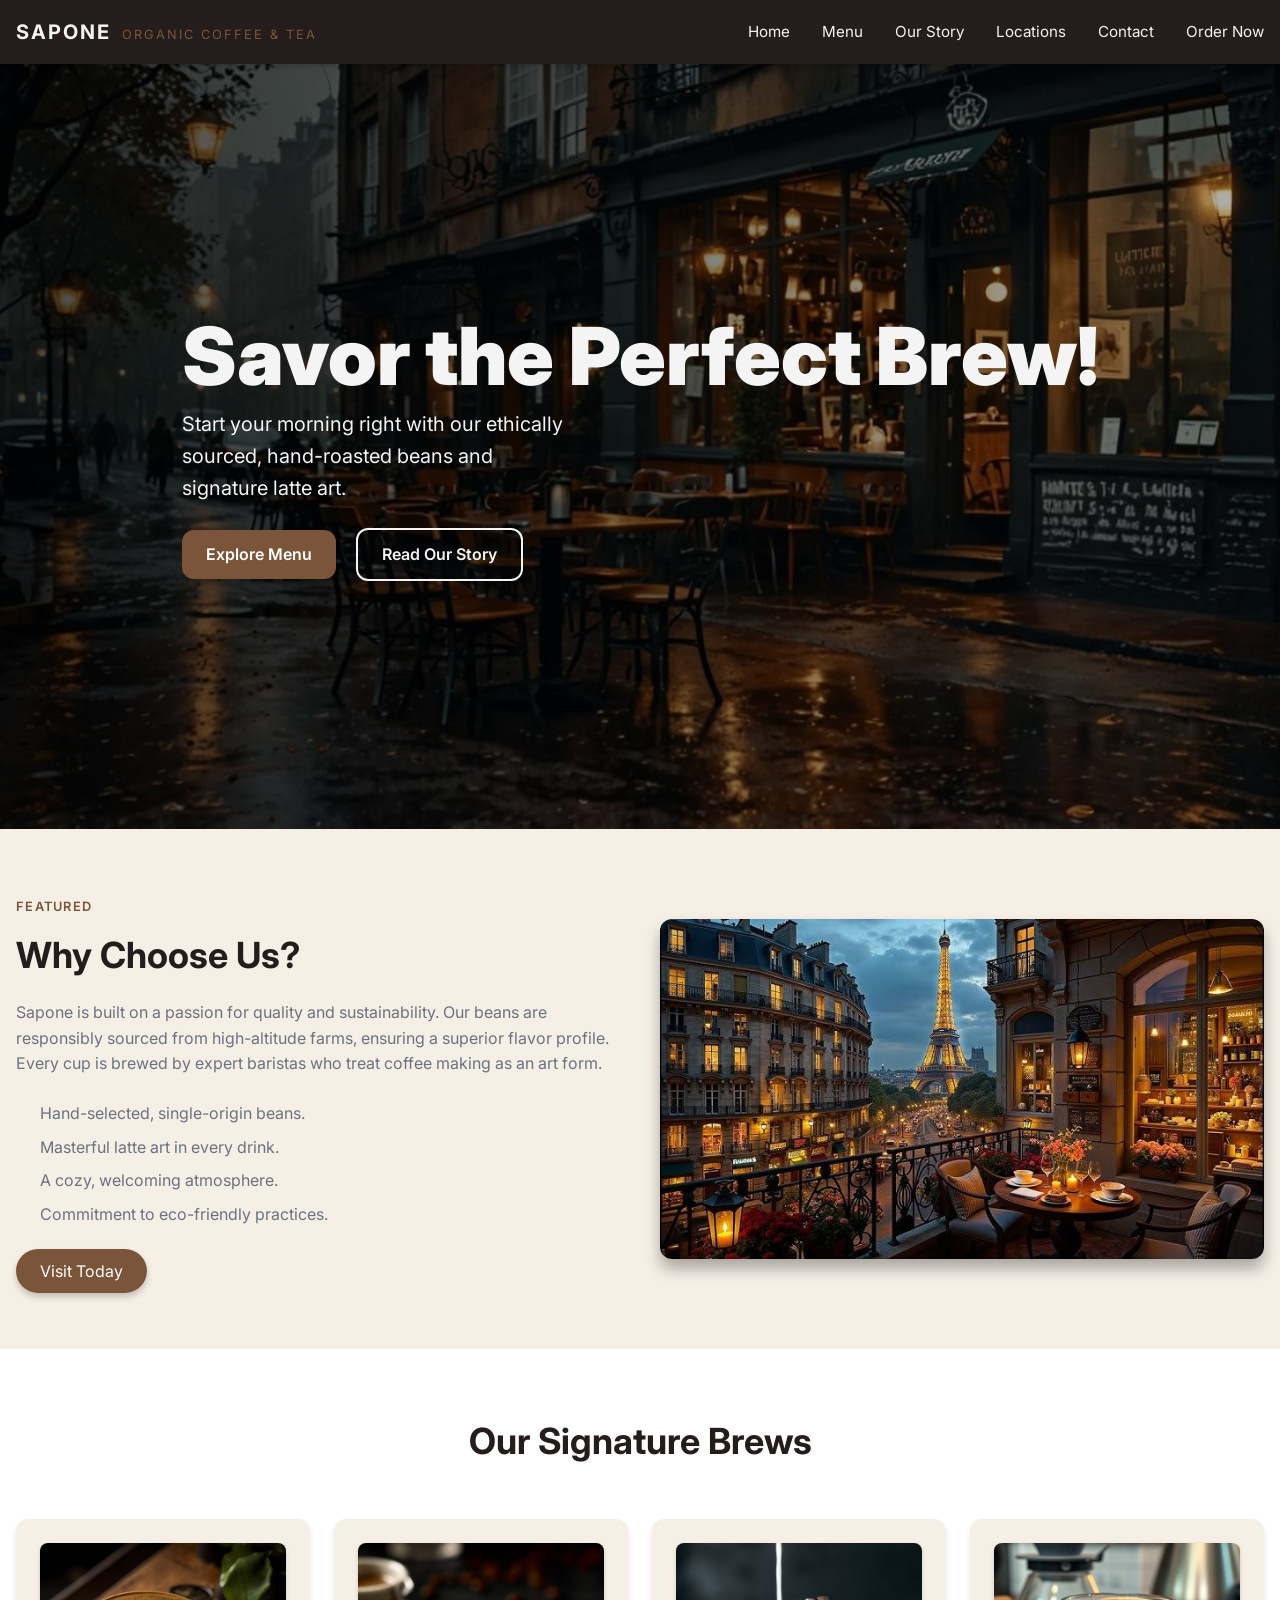
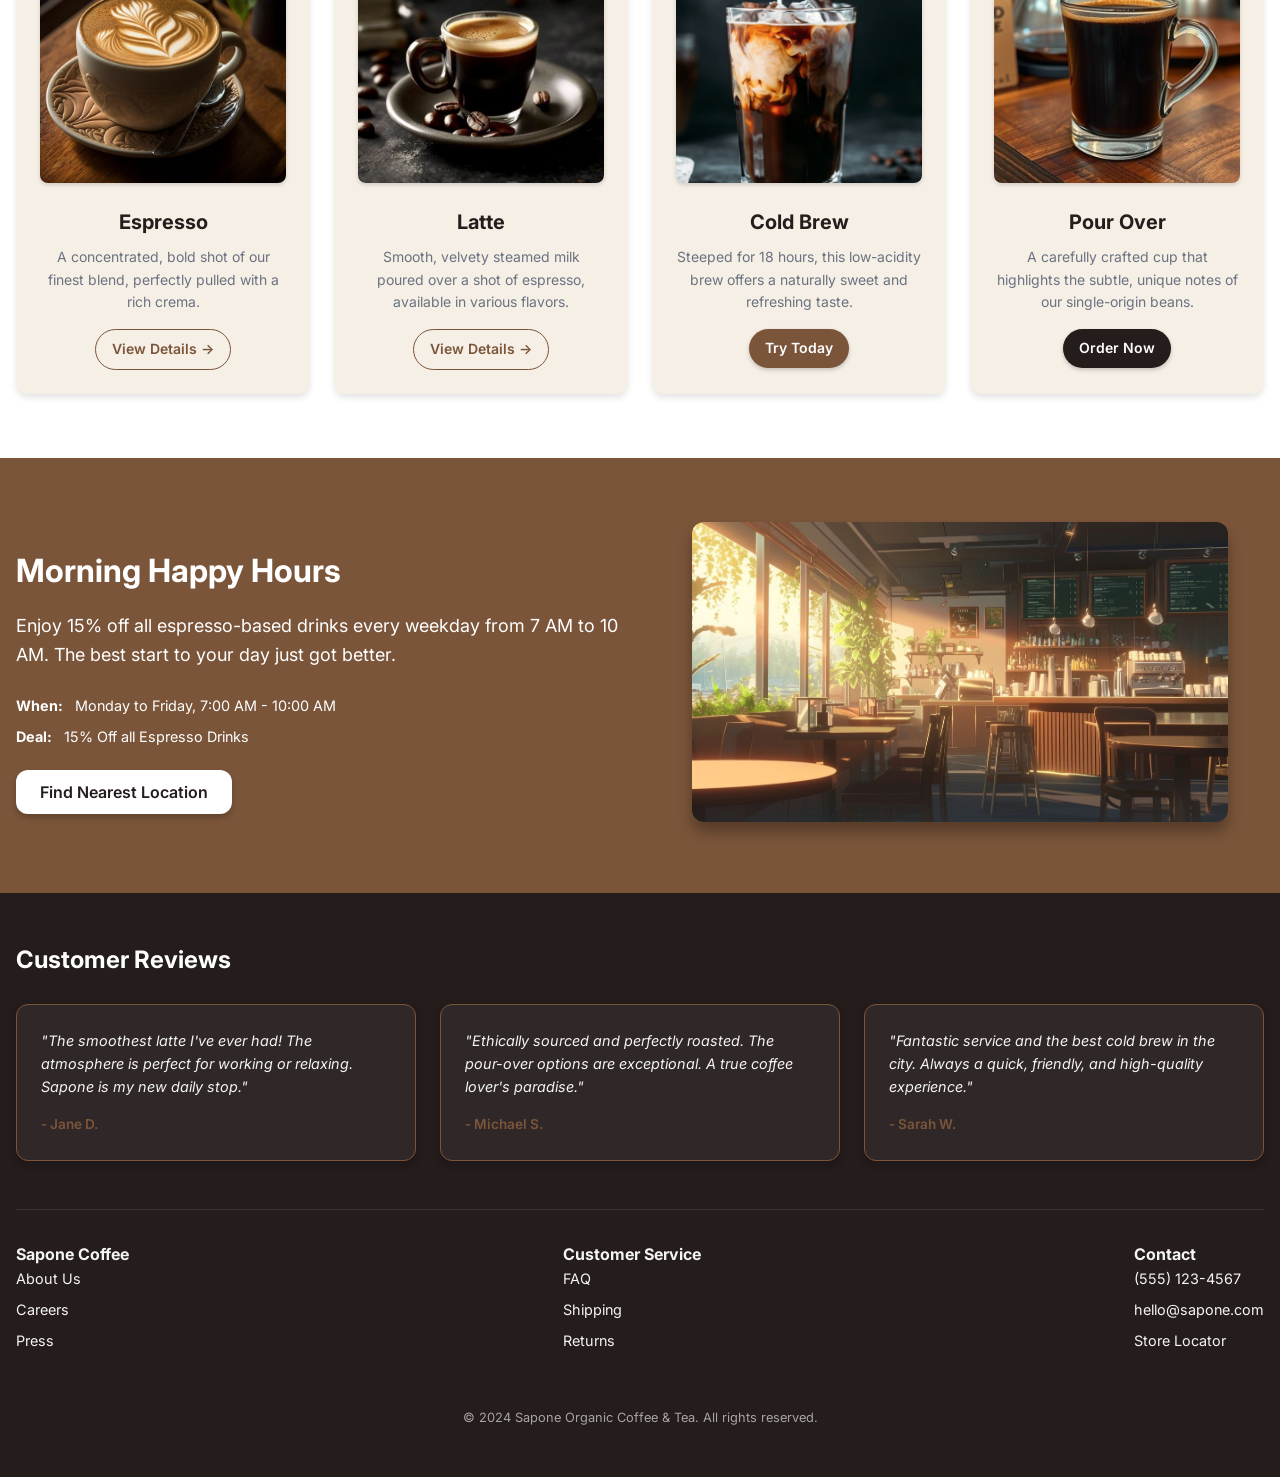
==== index.html @ ab99a42e "Update and rename Coffeeshop .html to index.html" ====
<!DOCTYPE html>
<html lang="en">
<head>
    <meta charset="UTF-8">
    <meta name="viewport" content="width=device-width, initial-scale=1.0">
    <title>SAPONE - Savor the Perfect Brew!</title>
    <link rel="stylesheet" href="Coffeeshop .css">
</head>

<body>
    <!-- Main Container -->
    <div class="main-wrapper">

        <!-- 1. Header/Navigation -->
        <header class="header">
        <div class="container navbar">
        <!-- Logo --><div class="logo">SAPONE <span>ORGANIC COFFEE & TEA</span></div>
        <!-- Desktop Nav Links --><nav class="nav-links"><a href="#home">Home</a><a href="#menu">Menu</a><a href="#story">Our Story</a>
                                                         <a href="#locations">Locations</a><a href="#contact">Contact</a><a href="#order">Order Now</a></nav>
        </div>
        </header>

        <!-- 2. Hero Section -->
        <section id="home" class="hero">
            <div class="hero-overlay"></div>
            <div class="container hero-content">
                <h1 class="hero-title">Savor the Perfect Brew!</h1>
                <p>Start your morning right with our ethically sourced, hand-roasted beans and signature latte art.</p>
                <div class="hero-buttons"><a href="#menu" class="btn-primary">     Explore Menu   </a>
                                          <a href="#story" class="btn-secondary">  Read Our Story </a> </div>
            </div>
        </section>

        <!-- 3. Featured / Why Choose Us Section -->
        <section id="story" class="featured-section">
            <div class="container featured-grid">
                <!-- Left Content -->
                <div class="featured-content">
                    <span class="tag">FEATURED</span>
                    <h2>Why Choose Us?</h2>
                    <p>Sapone is built on a passion for quality and sustainability. Our beans are responsibly sourced from high-altitude farms, ensuring a superior flavor profile. Every cup is brewed by expert baristas who treat coffee making as an art form.</p>
                    <ul><li>Hand-selected, single-origin beans.   </li>
                        <li>Masterful latte art in every drink.   </li>
                        <li>A cozy, welcoming atmosphere.         </li>
                        <li>Commitment to eco-friendly practices. </li>  
                    </ul>
                    <a href="#visit" class="featured-button">Visit Today</a> 
                </div>
                <!-- Right Image -->
                <div class="featured-image"><img src="france coffeeshop.jpg" alt="Close up of a coffee cup with latte art on wooden table"></div>
            </div>
        </section>
    </div>
    <!-- 4. Menu/Product Grid -->
        <section id="menu" class="menu-section">
            <div class="container">
                <h2>Our Signature Brews</h2>
                <div class="menu-grid">

                    <!-- Menu Item 1: Espresso -->
                    <div class="menu-item">
                        <!-- Using Picsum for a random, realistic image -->
                        <img src="espresso.jpg" alt="A shot of rich Espresso in a small glass">
                        <h3>Espresso</h3>
                        <p>A concentrated, bold shot of our finest blend, perfectly pulled with a rich crema.</p>
                        <a href="#" class="cta cta-link">View Details &rarr;</a>
                    </div>

                    <!-- Menu Item 2: Latte -->
                    <div class="menu-item">
                        <img src="lattee.jpg" alt="A cup of creamy Latte with beautiful foam art">
                        <h3>Latte</h3>
                        <p>Smooth, velvety steamed milk poured over a shot of espresso, available in various flavors.</p>
                        <a href="#" class="cta cta-link">View Details &rarr;</a>
                    </div>

                    <!-- Menu Item 3: Cold Brew -->
                    <div class="menu-item">
                        <img src="cold brew.jpg" alt="Cold Brew poured over ice in a tall glass">
                        <h3>Cold Brew</h3>
                        <p>Steeped for 18 hours, this low-acidity brew offers a naturally sweet and refreshing taste.</p>
                        <a href="#" class="cta cta-accent">Try Today</a>
                    </div>

                    <!-- Menu Item 4: Pour Over Coffee -->
                    <div class="menu-item">
                        <img src="pour over.jpg" alt="Pour Over coffee being brewed with a ceramic dripper">
                        <h3>Pour Over</h3>
                        <p>A carefully crafted cup that highlights the subtle, unique notes of our single-origin beans.</p>
                        <a href="#" class="cta cta-dark">Order Now</a>
                    </div>

                </div>
            </div>
        </section>

        <!-- 5. Happy Hours/CTA Banner -->
        <section class="cta-banner">
            <div class="container cta-grid">
                <!-- Content -->
                <div class="cta-content">
                    <h2>Morning Happy Hours</h2>
                    <p>
                        Enjoy 15% off all espresso-based drinks every weekday from 7 AM to 10 AM. The best start to your day just got better.
                    </p>
                    <ul>
                        <li><strong>When:</strong> Monday to Friday, 7:00 AM - 10:00 AM</li>
                        <li><strong>Deal:</strong> 15% Off all Espresso Drinks</li>
                    </ul>
                    <a href="#locations" class="btn-cta-light">
                        Find Nearest Location
                    </a>
                </div>
                <!-- Image -->
                <div class="cta-image">
                    <img src="morning happy hours.jpg" alt="Two coffee drinks on a counter next to a brewing machine">
                </div>
            </div>
        </section>

        <!-- 6. Footer & Simplified Testimonials -->
        <footer id="contact" class="footer">
            <div class="container">
                <!-- Testimonial Grid (Simplified) -->
                <h3>Customer Reviews</h3>
                <div class="reviews-grid">
                    <!-- Review 1 -->
                    <div class="review-card">
                        <p>"The smoothest latte I've ever had! The atmosphere is perfect for working or relaxing. Sapone is my new daily stop."</p>
                        <div class="author">- Jane D.</div>
                    </div>
                    <!-- Review 2 -->
                    <div class="review-card">
                        <p>"Ethically sourced and perfectly roasted. The pour-over options are exceptional. A true coffee lover's paradise."</p>
                        <div class="author">- Michael S.</div>
                    </div>
                    <!-- Review 3 -->
                    <div class="review-card">
                        <p>"Fantastic service and the best cold brew in the city. Always a quick, friendly, and high-quality experience."</p>
                        <div class="author">- Sarah W.</div>
                    </div>
                </div>

                <!-- Footer Links -->
                <div class="footer-links">
                    <div>
                        <strong>Sapone Coffee</strong>
                        <a href="#">About Us</a>
                        <a href="#">Careers</a>
                        <a href="#">Press</a>
                    </div>
                    <div>
                        <strong>Customer Service</strong>
                        <a href="#">FAQ</a>
                        <a href="#">Shipping</a>
                        <a href="#">Returns</a>
                    </div>
                    <div>
                        <strong>Contact</strong>
                        <a href="#">(555) 123-4567</a>
                        <a href="#">hello@sapone.com</a>
                        <a href="#locations">Store Locator</a>
                    </div>
                </div>

                <p class="copyright">
                    &copy; 2024 Sapone Organic Coffee & Tea. All rights reserved.
                </p>
            </div>
        </footer>

    </div>
</body>
</html>
</body>
</html>
---- Coffeeshop .css ----
@import url('https://fonts.googleapis.com/css2?family=Inter:wght@400;600;700;900&display=swap');

:root {
    --color-dark:                #251c1c;      /* Espresso Dark */
    --color-less-dark:                #3c2e2e;
    --color-light:               #F5EFE6;      /* Latte Cream Background */
    --color-accent:              #7b553a;      /* Medium Brown Accent */
    --color-text-light:          #f4f4f4;      /* Off-White for Hero */
    --color-gray:                #6b7280;      /* Standard Gray Text */
    --max-width:                 1280px;}








/* 1.      General Things */
* {          box-sizing:         border-box;
             margin:             0;
             padding:            0; }

body {       font-family:       'Inter', sans-serif;
             line-height:        1.6;
             background-color:   var(--color-light);      
             color:              var(--color-dark); }

.container { max-width:          var(--max-width);
             margin:             0 auto;
             padding:            0 1rem; }










/* --- 2. Header & Navigation --- */
.header {      background-color:    var(--color-dark);
               color:               var(--color-text-light);
               position:            sticky; top: 0;z-index: 100;         
               box-shadow:          0 2px 5px rgba(0, 0, 0, 0.2); }

.navbar {      display:             flex;
               justify-content:     space-between;
               align-items:         center;
               height:              4rem;}

.logo {        font-size:           1.25rem;
               font-weight:         bold;
               letter-spacing:      0.1em;}

.logo span {   color:               var(--color-accent);
               font-size:           0.8rem;
               margin-left:         0.25rem; 
               font-weight:         normal;}

.nav-links {   display:             none;
               gap:                 2rem;}

.nav-links a { color:               var(--color-text-light);
               text-decoration:     none;
               transition:          color 0.3s ease;
               padding:             0.5rem 0;
               font-size:           0.95rem;}

.nav-button {  background-color:    var(--color-accent);
               color:               black;
               padding:             0.35rem 1rem;
               border-radius:       9999px;
               text-decoration:     none;
               box-shadow:          0 2px 4px rgba(0, 0, 0, 0.3);
               transition:          opacity 0.3s ease, background-color 0.3s ease; }

.nav-links a:hover { color:        var(--color-accent);}

@media (min-width: 768px) {        .nav-links{ display: flex; }}















/* --- 3. Hero Section --- */
.hero {             position:            relative;
                    height:              70vh; /* Responsive height */
                    display:             flex;
                    align-items:         center;
                    background-image:    url("Coffeshop\ hero\ .jpg");
                    background-size:     cover;
                    background-position: center; }

.hero-overlay {     position:            absolute;
                    top:                 0;
                    left:                0;
                    right:               0;
                    bottom:              0;
                    background:          linear-gradient(90deg, rgba(0, 0, 0, 0.708) 0%, rgba(0, 0, 0, 0.297));
                    z-index: 1;}

.hero-content {     position:            relative;
                    z-index:             2;
                    color:               var(--color-text-light);
                    padding-left:        1rem;}

.hero-content h1 {  font-size:           3rem;
                    font-weight:         900;
                    margin-bottom:       0.5rem;
                    line-height:         1.1;}

.hero-content p {   font-size:           1.25rem;
                    max-width:           25rem;
                    margin-bottom:       1.5rem;
                    font-weight:         400;}

.hero-buttons a {   display:            inline-block;
                    text-decoration:     none;
                    padding:             0.75rem 1.5rem;
                    border-radius:       0.75rem;
                    font-weight:         600;
                    margin-right:        1rem;
                    transition:          all 0.5s ease;}

.btn-primary {      background-color:    var(--color-accent);
                    color:               white;
                    padding:             0.75rem 1.5rem;
                    border-radius:       2rem;
                    text-decoration:     none;
                    box-shadow:          0 4px 6px rgba(0, 0, 0, 0.2);
                    transition:          all 0.5s ease;}

.btn-secondary {    background-color:    transparent;
                    color:               var(--color-text-light);
                    border:              2px solid var(--color-text-light);}

.btn-primary:hover { background-color: #ffffff;color: var(--color-dark);}
.btn-secondary:hover { background-color: white; color: var(--color-dark);}

@media (min-width: 1024px) {.hero {height: 85vh;} .hero-content h1 { font-size: 5rem;}}

















 /* --- 4. Featured Section (Why Choose Us) --- */
.featured-section {
    padding: 4rem 0;}

.featured-grid {
    display: grid;
    grid-template-columns: 1fr;
    gap: 2.5rem;
    align-items: center;}

@media (min-width: 768px) {
    .featured-grid {grid-template-columns: 1fr 1fr;}}

.featured-content .tag {
    font-size: 0.8rem;
    font-weight: 600;
    color: var(--color-accent);
    text-transform: uppercase;
    letter-spacing: 0.1em;}

.featured-content h2 {
    font-size: 2.25rem;
    font-weight: bold;
    margin: 0.5rem 0 1rem 0;
    color: var(--color-dark);}

.featured-content p {
     color: var(--color-gray);
    margin-bottom: 1.5rem;}

.featured-content ul {
    list-style: none;
    margin-bottom: 2rem;
    padding-left: 0;}

.featured-content li {
    margin-bottom: 0.5rem;
    color: var(--color-gray);
    position: relative;
    padding-left: 1.5rem;}

.featured-button {  background-color:    var(--color-accent);
                    color:               white;
                    padding:             0.75rem 1.5rem;
                    border-radius:       2rem;
                    text-decoration:     none;
                    box-shadow:          0 4px 6px rgba(0, 0, 0, 0.2);
                    transition:          all 0.5s ease;}

.featured-button:hover { background-color: var(--color-dark);}

.featured-image {position: relative;}

.featured-image img {
    width: 100%;
    height: auto;
    border-radius: 0.75rem;
    box-shadow: 0 10px 15px rgba(0, 0, 0, 0.3);
    transition: transform 0.5s ease;
    display: block;
    object-fit: cover;}

/* Hover effect on image */
.featured-image:hover img {transform: scale(1.02);}

 



















/* --- 5. Menu Grid --- */
.menu-section { padding: 4rem 0;
                background-color: white;
}

.menu-section h2 {
    font-size: 2.25rem;
    font-weight: bold;
    text-align: center;
    margin-bottom: 3rem;
    color: var(--color-dark);
}

.menu-grid {
    display: grid;
    grid-template-columns: repeat(auto-fit, minmax(200px, 1fr));
    gap: 1.5rem;
}

.menu-item {
    background-color: var(--color-light);
    padding: 1.5rem;
    border-radius: 0.75rem;
    box-shadow: 0 4px 6px rgba(0, 0, 0, 0.1);
    text-align: center;
    transition: transform 0.3s ease, box-shadow 0.3s ease;
}

.menu-item:hover {
    transform: translateY(-5px);
    box-shadow: 0 8px 12px rgba(0, 0, 0, 0.2);
}

.menu-item img {
    width: 100%;
    height: 15rem;
    object-fit: cover;
    border-radius: 0.5rem;
    margin-bottom: 1rem;
    box-shadow: 0 2px 4px rgba(0, 0, 0, 0.15);
}

.menu-item h3 {
    font-size: 1.25rem;
    font-weight: bold;
    margin-bottom: 0.5rem;
}

.menu-item p {
    color: var(--color-gray);
    font-size: 0.875rem;
    margin-bottom: 1rem;
    min-height: 2.5rem; /* Ensure consistent height */
}

.menu-item .cta {
    display: inline-block;
    font-size: 0.875rem;
    font-weight: 600;
    text-decoration: none;
    padding: 0.5rem 1rem;
    border-radius: 9999px;
    transition: background-color 0.3s ease, color 0.3s ease;
}





/* Special CTA button styling */
.menu-item .cta-accent {
    background-color: var(--color-accent);
    color: white;
    box-shadow: 0 2px 4px rgba(0, 0, 0, 0.2);
}

.menu-item .cta-accent:hover {
    background-color: #5d422a;
}

.menu-item .cta-dark {
    background-color: var(--color-dark);
    color: white;
    box-shadow: 0 2px 4px rgba(0, 0, 0, 0.2);
}

.menu-item .cta-dark:hover {
    background-color: #2e2424;
}

.menu-item .cta-link {
    background-color: transparent;
    color: var(--color-accent);
    border: 1px solid var(--color-accent);
}

.menu-item .cta-link:hover {
    background-color: var(--color-accent);
    color: white;
}




















/* --- 6. CTA Banner (Happy Hours) --- */
.cta-banner {
    background-color: var(--color-accent);
    padding: 4rem 0;
    color: white;
}

.cta-grid {
    display: grid;
    grid-template-columns: 1fr;
    gap: 2rem;
    align-items: center;
}

@media (min-width: 768px) {
    .cta-grid {
        grid-template-columns: 1fr 1fr;
    }
}

.cta-content h2 {
    font-size: 2rem;
    font-weight: bold;
    margin-bottom: 1rem;
}

.cta-content p {
    font-size: 1.125rem;
    margin-bottom: 1.5rem;
}

.cta-content ul {
    list-style: none;
    padding: 0;
    margin-bottom: 2rem;
}

.cta-content li {
    margin-bottom: 0.5rem;
    font-size: 0.9rem;
}

.cta-content li strong {
    font-weight: 700;
    margin-right: 0.5rem;
}

.cta-image {
    text-align: center;
}

.cta-image img {
    max-width: 100%;
    height: auto;
    max-height: 300px;
    border-radius: 0.75rem;
    box-shadow: 0 10px 15px rgba(0, 0, 0, 0.3);
    object-fit: cover;
}

.btn-cta-light {
    background-color: white;
    color: var(--color-dark);
    padding: 0.75rem 1.5rem;
    border-radius: 0.75rem;
    font-weight: 600;
    text-decoration: none;
    box-shadow: 0 4px 6px rgba(0, 0, 0, 0.2);
    transition: all 0.5s ease;
}

.btn-cta-light:hover {
    background-color: var(--color-less-dark);
    color: var(--color-light);
}
























/* --- 7. Footer --- */
.footer {
    background-color: var(--color-dark);
    color: var(--color-text-light);
    padding: 3rem 0;
}

.footer h3 {
    font-size: 1.5rem;
    font-weight: bold;
    margin-bottom: 1.5rem;
    color: white;
}

.reviews-grid {
    display: grid;
    grid-template-columns: 1fr;
    gap: 1.5rem;
    margin-bottom: 3rem;
}

@media (min-width: 768px) {
    .reviews-grid {
        grid-template-columns: repeat(3, 1fr);
    }
}

.review-card {
    background-color: rgba(255, 255, 255, 0.05); /* Very slight background */
    padding: 1.5rem;
    border-radius: 0.75rem;
    box-shadow: 0 4px 8px rgba(0, 0, 0, 0.2);
    border: 1px solid var(--color-accent);
    transition: all 0.5s ease;
}

.review-card:hover{
    border: 1px solid var(--color-light);

}


.review-card p {
    font-style: italic;
    font-size: 0.9rem;
    margin-bottom: 1rem;
}

.review-card .author {
    font-weight: 600;
    font-size: 0.85rem;
    color: var(--color-accent);
}

.footer-links {
    display: flex;
    justify-content: space-between;
    flex-wrap: wrap;
    padding-top: 2rem;
    border-top: 1px solid rgba(255, 255, 255, 0.1);
}

.footer-links div {
    flex-basis: 100%;
    margin-bottom: 1rem;
}

@media (min-width: 640px) {
    .footer-links div {
        flex-basis: auto;
    }
}

.footer-links a {
    color: var(--color-text-light);
    text-decoration: none;
    display: block;
    margin-bottom: 0.5rem;
    font-size: 0.9rem;
}

.footer-links a:hover {
    color: var(--color-accent);
}

.copyright {
    text-align: center;
    margin-top: 2rem;
    font-size: 0.8rem;
    color: rgba(255, 255, 255, 0.6);
}
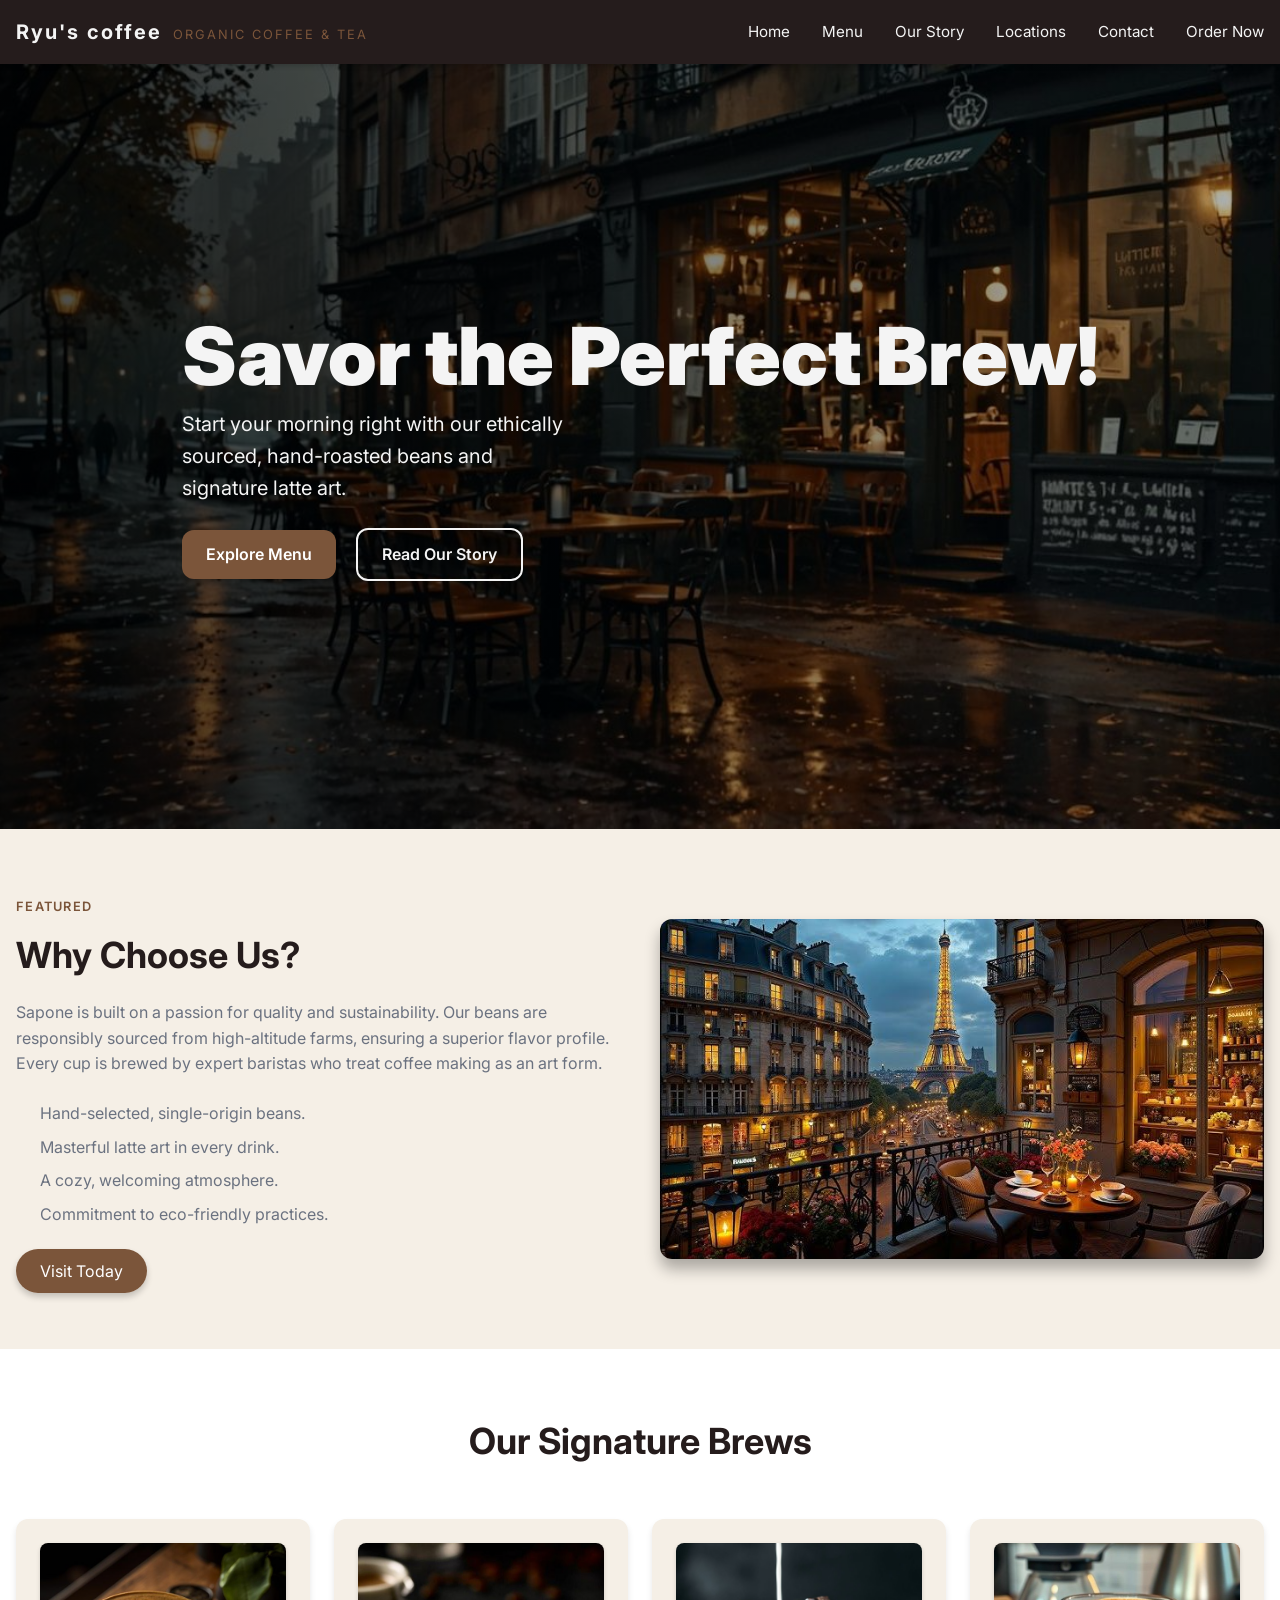
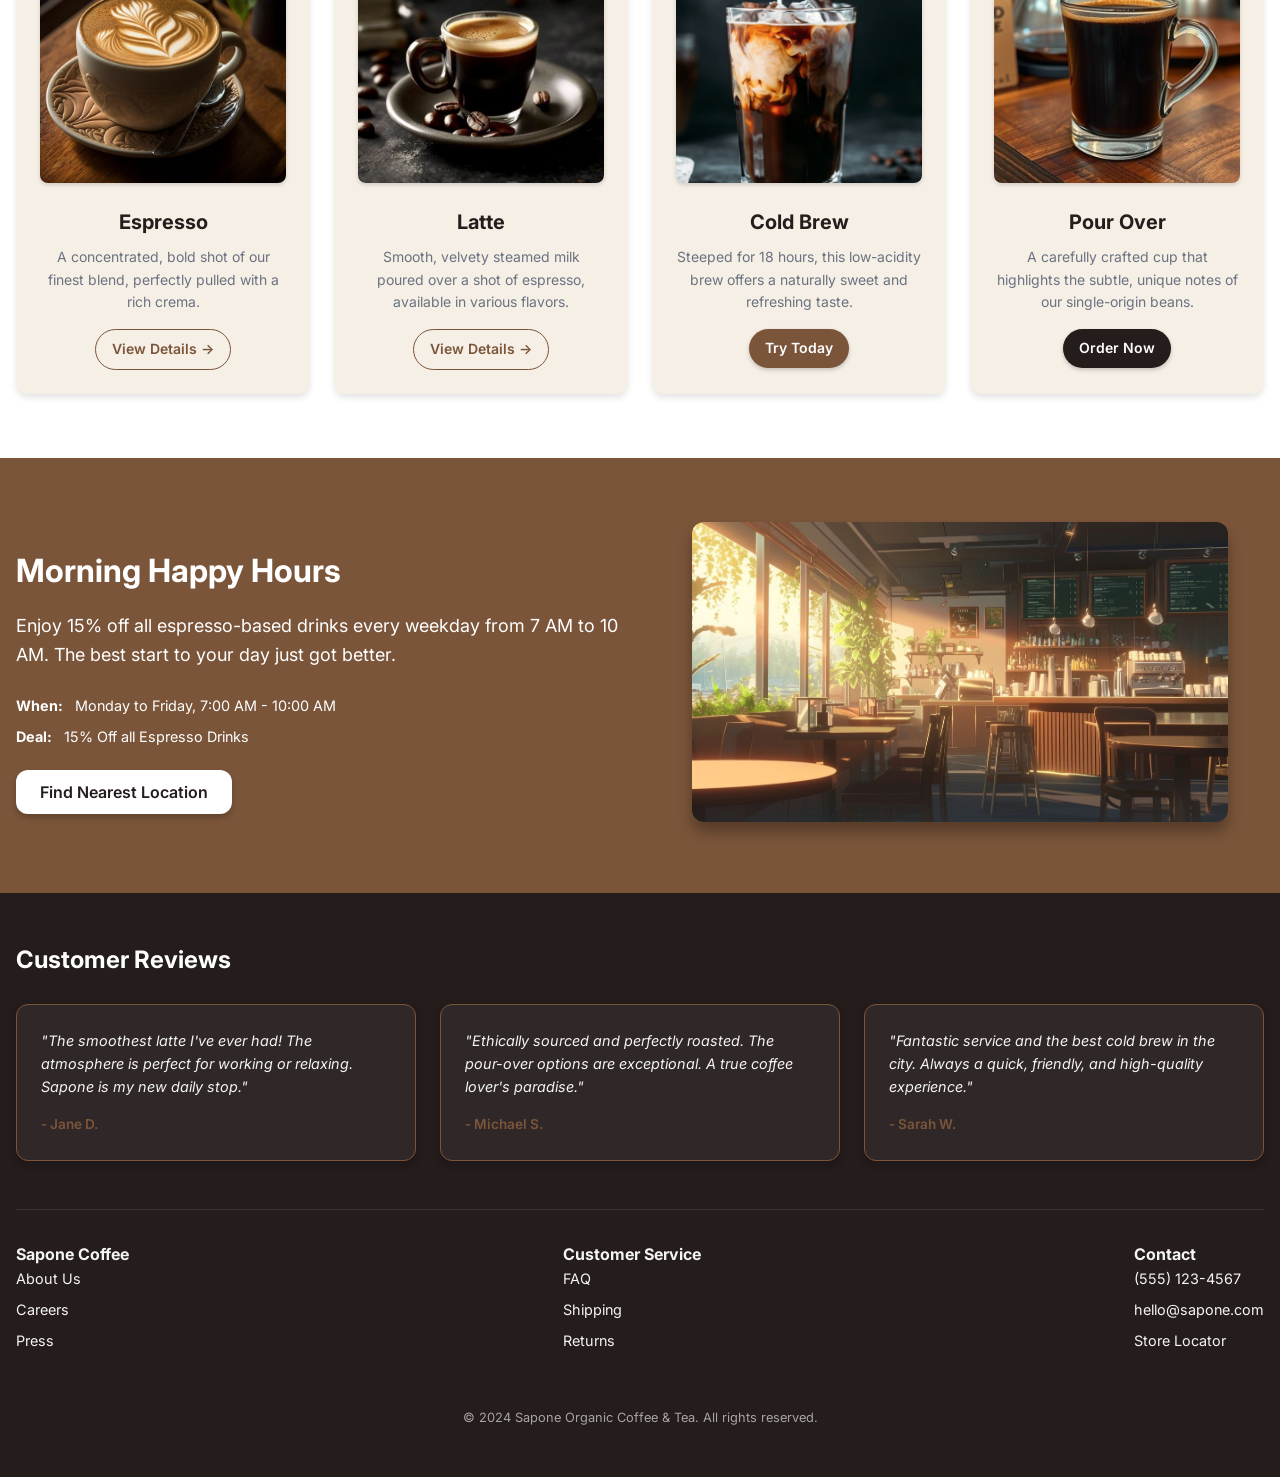
==== commit 8fe477ec: "Changing title" ====
--- a/index.html
+++ b/index.html
@@ -1,10 +1,9 @@
 <!DOCTYPE html>
 <html lang="en">
 <head>
-    <meta charset="UTF-8">
-    <meta name="viewport" content="width=device-width, initial-scale=1.0">
-    <title>SAPONE - Savor the Perfect Brew!</title>
+    <title>Ryu's coffee</title>
     <link rel="stylesheet" href="Coffeeshop .css">
+    <link rel="icon" type="image/x-icon" href="latte-art.png">
 </head>
 
 <body>
@@ -14,7 +13,7 @@
         <!-- 1. Header/Navigation -->
         <header class="header">
         <div class="container navbar">
-        <!-- Logo --><div class="logo">SAPONE <span>ORGANIC COFFEE & TEA</span></div>
+        <!-- Logo --><div class="logo">Ryu's coffee <span>ORGANIC COFFEE & TEA</span></div>
         <!-- Desktop Nav Links --><nav class="nav-links"><a href="#home">Home</a><a href="#menu">Menu</a><a href="#story">Our Story</a>
                                                          <a href="#locations">Locations</a><a href="#contact">Contact</a><a href="#order">Order Now</a></nav>
         </div>
@@ -174,3 +173,6 @@
 </html>
 </body>
 </html>
+
+
+
--- a/Coffeeshop .css
+++ b/Coffeeshop .css
@@ -96,7 +96,7 @@
 
 /* --- 3. Hero Section --- */
 .hero {             position:            relative;
-                    height:              70vh; /* Responsive height */
+                    height:              70vh;
                     display:             flex;
                     align-items:         center;
                     background-image:    url("Coffeshop\ hero\ .jpg");
@@ -562,3 +562,4 @@
     font-size: 0.8rem;
     color: rgba(255, 255, 255, 0.6);
 }
+
